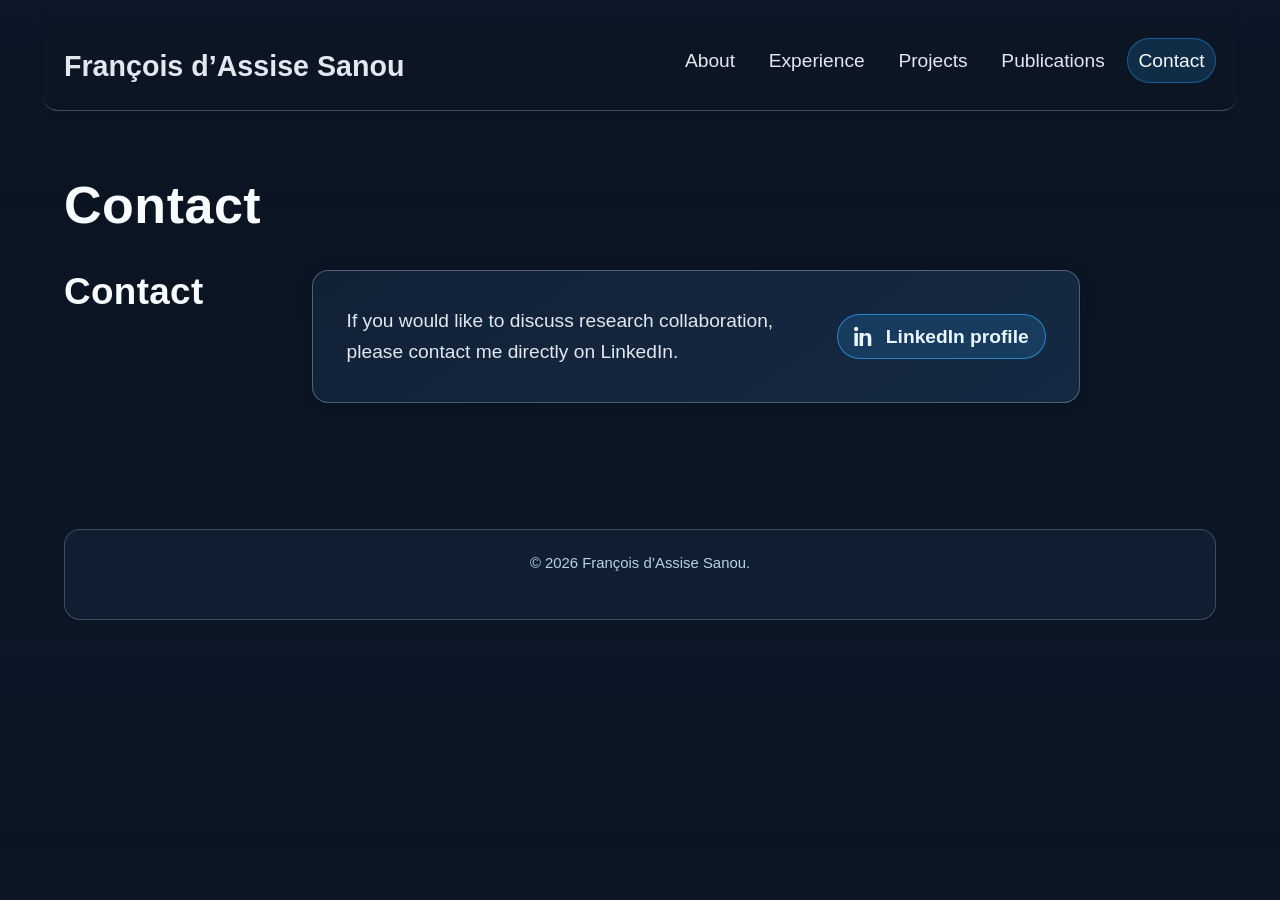
==== contact.html @ 355d8347 "Improve navigation accessibility metadata and editing guidance" ====
<!DOCTYPE html>
<html lang="en">
<head>
    <meta charset="UTF-8">
    <meta name="viewport" content="width=device-width, initial-scale=1.0">
    <title>François d’Assise Sanou | Contact</title>
    <meta name="description" content="Contact François d’Assise Sanou for research collaboration in wireless networks, LoRa, and LoRaWAN.">
    <meta property="og:title" content="François d’Assise Sanou | Contact">
    <meta property="og:description" content="Contact details for academic and scientific collaboration.">
    <meta property="og:type" content="website">
    <meta property="og:locale" content="en_US">
    <link rel="stylesheet" href="style.css">
</head>
<body>
    <header class="c-header">
        <div class="c-header__name">François d’Assise Sanou</div>
        <button class="c-header__menu-toggle" type="button" aria-expanded="false" aria-controls="primary-navigation" aria-label="Open main menu">☰</button>
        <nav id="primary-navigation" class="c-nav" aria-label="Primary navigation">
            <ul class="c-nav__list">
                <li class="c-nav__item"><a href="index.html#about" class="c-nav__link">About</a></li>
                <li class="c-nav__item"><a href="experience.html" class="c-nav__link">Experience</a></li>
                <li class="c-nav__item"><a href="projects.html" class="c-nav__link">Projects</a></li>
                <li class="c-nav__item"><a href="publications.html" class="c-nav__link">Publications</a></li>
                <li class="c-nav__item"><a href="contact.html" class="c-nav__link" aria-current="page">Contact</a></li>
            </ul>
        </nav>
    </header>
    <main class="l-page-main">
        <h1 class="page-title">Contact</h1>
        <section class="l-section">
            <h2 class="l-section__title">Contact</h2>
            <div class="l-section__content">
                <article class="contact-card">
                    <p class="contact-card__intro">If you would like to discuss research collaboration, please contact me directly on LinkedIn.</p>
                    <a class="contact-link" href="https://www.linkedin.com/in/fran%C3%A7ois-d-assise-sanou-a57066200/" target="_blank" rel="noopener noreferrer" aria-label="Open François d’Assise Sanou LinkedIn profile">
                        <span class="contact-link__icon" aria-hidden="true">
                            <svg viewBox="0 0 24 24" focusable="false">
                                <path d="M4.98 3.5C4.98 4.88 3.86 6 2.49 6S0 4.88 0 3.5 1.11 1 2.49 1 4.98 2.12 4.98 3.5ZM.5 8h4V23h-4V8Zm7 0h3.83v2.05h.05c.53-1 1.84-2.05 3.79-2.05 4.05 0 4.8 2.67 4.8 6.13V23h-4v-7.75c0-1.85-.03-4.22-2.57-4.22-2.57 0-2.96 2.01-2.96 4.09V23h-4V8Z" />
                            </svg>
                        </span>
                        <span class="contact-link__label">LinkedIn profile</span>
                    </a>
                </article>
            </div>
        </section>
    </main>
    <footer class="c-footer">
        <p>© 2026 François d’Assise Sanou.</p>
    </footer>
    <script src="script.js"></script>
</body>
</html>
---- style.css ----
/* =========================================================
   1) TOKENS DE DESIGN
   ========================================================= */
:root {
    --bg: #0c1624;
    --surface: #122338;
    --surface-2: #162b44;
    --text: #e2e8f0;
    --muted: #bfd0e2;
    --accent: #2ca6ff;

    --radius-sm: 0.45rem;
    --radius-md: 0.75rem;
    --radius-lg: 1rem;
    --radius-pill: 999px;

    --shadow-sm: 0 2px 12px rgba(2, 12, 24, 0.25);
    --shadow-md: 0 8px 24px rgba(2, 12, 24, 0.35);

    --space-2xs: clamp(0.25rem, 0.2rem + 0.2vw, 0.4rem);
    --space-xs: clamp(0.5rem, 0.4rem + 0.35vw, 0.75rem);
    --space-sm: clamp(0.75rem, 0.65rem + 0.55vw, 1rem);
    --space-md: clamp(1rem, 0.85rem + 0.8vw, 1.4rem);
    --space-lg: clamp(1.5rem, 1.2rem + 1.3vw, 2.1rem);
    --space-xl: clamp(2rem, 1.5rem + 2vw, 3rem);
    --space-2xl: clamp(2.5rem, 1.7rem + 2.8vw, 4rem);

    --fs-xs: clamp(0.82rem, 0.77rem + 0.2vw, 0.94rem);
    --fs-sm: clamp(0.94rem, 0.88rem + 0.25vw, 1.08rem);
    --fs-md: clamp(1rem, 0.94rem + 0.38vw, 1.2rem);
    --fs-lg: clamp(1.22rem, 1.03rem + 0.95vw, 1.8rem);
    --fs-xl: clamp(1.48rem, 1.15rem + 1.5vw, 2.3rem);
    --fs-2xl: clamp(1.9rem, 1.25rem + 2.8vw, 3.25rem);

    --container-max: 72rem;
}

/* =========================================================
   2) BASE
   ========================================================= */
* {
    box-sizing: border-box;
}

html {
    scroll-behavior: smooth;
}

body {
    margin: 0;
    font-family: "Segoe UI", Tahoma, Geneva, Verdana, sans-serif;
    background: linear-gradient(180deg, #0c1727, #0b1522 30%, #0c1624 100%);
    color: var(--text);
    line-height: 1.65;
    font-size: var(--fs-md);
}

h1,
h2,
h3 {
    margin-top: 0;
    line-height: 1.2;
    letter-spacing: 0.01em;
}

h1 {
    font-size: var(--fs-2xl);
}

h2 {
    font-size: var(--fs-xl);
}

h3 {
    font-size: var(--fs-lg);
    margin-bottom: var(--space-xs);
}

h4 {
    margin-top: 0;
    font-size: var(--fs-md);
    line-height: 1.35;
}

p,
ul,
ol {
    margin-top: 0;
    margin-bottom: var(--space-md);
}

ul,
ol {
    padding-left: 1.2rem;
}

li {
    margin-bottom: var(--space-xs);
}

a {
    color: var(--accent);
    text-decoration: none;
}

a:hover {
    text-decoration: underline;
}

/* =========================================================
   3) LAYOUT GLOBAL
   ========================================================= */
.l-page-main {
    width: min(100% - 2 * var(--space-lg), var(--container-max));
    margin-inline: auto;
    padding-block: var(--space-2xl);
}

.l-section {
    display: grid;
    grid-template-columns: minmax(9rem, 12.5rem) minmax(0, 1fr);
    column-gap: var(--space-xl);
    align-items: start;
    margin-bottom: var(--space-2xl);
}

.l-section__title {
    position: sticky;
    top: var(--space-lg);
    color: #f8fbff;
}

.l-section__content {
    max-width: 72ch;
}

.l-section__content p,
.l-section__content li,
.l-section__content a,
.l-section__content h3,
.l-section__content label,
.l-section__content input,
.l-section__content textarea,
.l-section__content button {
    overflow-wrap: anywhere;
}

.l-section:target {
    scroll-margin-top: 7rem;
    outline: 2px solid color-mix(in srgb, var(--accent), transparent 35%);
    outline-offset: 0.4rem;
    border-radius: var(--radius-md);
}

/* =========================================================
   4) COMPOSANTS
   ========================================================= */
/* 4.1 Navbar */
.c-header {
    position: sticky;
    top: 0;
    z-index: 10;
    backdrop-filter: blur(8px);
    background: color-mix(in srgb, var(--bg), #091322 25%);
    color: var(--text);
    border-bottom: 1px solid color-mix(in srgb, var(--muted), transparent 70%);
    box-shadow: var(--shadow-sm);

    width: min(100% - 2 * var(--space-md), var(--container-max) + 2 * var(--space-md));
    margin: var(--space-md) auto 0;
    padding: var(--space-sm) var(--space-md);
    border-radius: var(--radius-lg);

    display: flex;
    flex-wrap: wrap;
    justify-content: space-between;
    align-items: center;
    gap: var(--space-sm);
}

.c-header__name {
    font-size: var(--fs-lg);
    font-weight: 650;
}

.page-title {
    margin: 0 0 var(--space-lg);
    font-size: var(--fs-2xl);
    color: #f8fbff;
}

.c-header__menu-toggle {
    display: inline-flex;
    align-items: center;
    justify-content: center;
    width: 2.5rem;
    height: 2.5rem;
    border: 1px solid color-mix(in srgb, var(--muted), transparent 40%);
    border-radius: var(--radius-sm);
    background: color-mix(in srgb, var(--surface), transparent 15%);
    color: var(--text);
    cursor: pointer;
}

.c-header__menu-toggle:hover {
    border-color: var(--accent);
    color: var(--accent);
}

.c-header__menu-toggle:focus-visible,
.c-nav__link:focus-visible,
.contact-link:focus-visible {
    outline: 2px solid var(--accent);
    outline-offset: 2px;
}

.c-nav {
    width: 100%;
}

.c-nav__list {
    list-style: none;
    margin: 0;
    padding: 0;
    display: none;
    flex-direction: column;
    gap: var(--space-xs);
    max-height: 0;
    overflow: hidden;
    opacity: 0;
    transition: max-height 0.25s ease, opacity 0.2s ease;
}

.c-nav.c-nav--open .c-nav__list {
    display: flex;
    max-height: 24rem;
    opacity: 1;
}

.c-nav__link {
    color: var(--text);
    font-weight: 500;
    display: inline-block;
    padding: 0.35rem 0.65rem;
    border-radius: var(--radius-pill);
    border: 1px solid transparent;
    transition: background-color 0.2s ease, color 0.2s ease, border-color 0.2s ease;
}

.c-nav__link:hover {
    color: var(--accent);
    background: color-mix(in srgb, var(--accent), transparent 88%);
    text-decoration: none;
}

.c-nav__link.active {
    color: #f6fbff;
    background: color-mix(in srgb, var(--accent), transparent 84%);
    border-color: color-mix(in srgb, var(--accent), transparent 60%);
}

.c-nav__link.active:focus-visible {
    outline-color: #8ed0ff;
}

/* 4.2 Hero */
.c-hero {
    width: min(100% - 2 * var(--space-lg), var(--container-max));
    margin: var(--space-lg) auto 0;
    display: flex;
    flex-wrap: wrap;
    align-items: center;
    gap: var(--space-lg);
    padding: var(--space-xl);
    background: linear-gradient(135deg, #123051 0%, #10263f 55%, #0d1f35 100%);
    border: 1px solid color-mix(in srgb, var(--muted), transparent 70%);
    border-radius: var(--radius-lg);
    box-shadow: var(--shadow-md);
}

.c-hero__text {
    flex: 1 1 26rem;
}

.c-hero__title {
    margin-bottom: var(--space-xs);
}

.c-hero__subtitle {
    font-size: var(--fs-lg);
    font-weight: 500;
    margin-bottom: var(--space-md);
    color: var(--muted);
}

.c-hero__media {
    flex: 1 1 14rem;
    text-align: center;
}

.c-hero__image {
    border-radius: 50%;
    width: min(220px, 55vw);
    height: auto;
    aspect-ratio: 1072 / 1280;
    border: 4px solid color-mix(in srgb, var(--accent), #fff 10%);
    box-shadow: var(--shadow-md);
}

/* 4.2 bis About profile and summary */
.l-section--about .l-section__content {
    max-width: none;
}

.about-layout {
    display: grid;
    grid-template-columns: minmax(15rem, 20rem) minmax(0, 1fr);
    gap: var(--space-lg);
    margin-bottom: var(--space-lg);
}

.profile-card,
.research-summary,
.about-subsection {
    padding: var(--space-lg);
    border-radius: var(--radius-lg);
    border: 1px solid color-mix(in srgb, var(--muted), transparent 68%);
    background: linear-gradient(160deg, color-mix(in srgb, var(--surface), transparent 5%), color-mix(in srgb, var(--surface-2), transparent 8%));
    box-shadow: var(--shadow-sm);
}

.profile-card {
    display: flex;
    flex-direction: column;
    align-items: center;
    text-align: center;
    gap: var(--space-xs);
}

.profile-card__image {
    width: min(180px, 100%);
    height: auto;
    border-radius: 50%;
    aspect-ratio: 1072 / 1280;
    border: 4px solid color-mix(in srgb, var(--accent), #fff 10%);
}

.profile-card__name {
    font-size: var(--fs-xl);
    margin: var(--space-xs) 0 0;
}

.profile-card__role,
.profile-card__affiliation {
    margin: 0;
    color: var(--muted);
}

.profile-card__links {
    display: flex;
    flex-wrap: wrap;
    justify-content: center;
    gap: var(--space-xs);
    margin-top: var(--space-sm);
}

.profile-card__links a {
    display: inline-flex;
    align-items: center;
    padding: 0.38rem 0.75rem;
    border-radius: var(--radius-pill);
    border: 1px solid color-mix(in srgb, var(--accent), transparent 35%);
    background: color-mix(in srgb, var(--accent), transparent 86%);
    color: #dff1ff;
    font-size: var(--fs-sm);
    font-weight: 600;
}

.research-summary h3 {
    margin-bottom: var(--space-sm);
}

.research-summary p:last-child {
    margin-bottom: 0;
}

.about-subsections {
    display: grid;
    grid-template-columns: repeat(2, minmax(0, 1fr));
    gap: var(--space-lg);
}

.about-subsection ul {
    margin-bottom: 0;
}

/* 4.3 Cartes Experience / Projects / Publications */
#experience .l-section__content > ul,
#projects .l-section__content > ul,
#publications .l-section__content > ul,
#publications .l-section__content > ol {
    list-style: none;
    padding-left: 0;
    display: grid;
    gap: var(--space-sm);
}

#experience .l-section__content li,
#projects .l-section__content li,
#publications .l-section__content li {
    margin: 0;
    padding: var(--space-md);
    background: linear-gradient(160deg, color-mix(in srgb, var(--surface), transparent 5%), color-mix(in srgb, var(--surface-2), transparent 10%));
    border: 1px solid color-mix(in srgb, var(--muted), transparent 68%);
    border-radius: var(--radius-md);
    box-shadow: var(--shadow-sm);
}

#projects .l-section__content li a,
#publications .l-section__content li a {
    display: inline-flex;
    align-items: center;
    gap: 0.3rem;
    margin-top: var(--space-xs);
    padding: 0.35rem 0.7rem;
    border-radius: var(--radius-pill);
    border: 1px solid color-mix(in srgb, var(--accent), transparent 35%);
    background: color-mix(in srgb, var(--accent), transparent 86%);
    color: #dff1ff;
    font-size: var(--fs-sm);
    font-weight: 600;
    text-decoration: none;
}

#projects .l-section__content li a:hover,
#publications .l-section__content li a:hover {
    background: color-mix(in srgb, var(--accent), transparent 78%);
    transform: translateY(-1px);
}




/* 4.3 ter Project cards */
.project-list {
    display: grid;
    gap: var(--space-lg);
}

.project-card {
    display: flex;
    flex-direction: column;
    gap: var(--space-md);
    padding: var(--space-md);
    border-radius: var(--radius-lg);
    border: 1px solid color-mix(in srgb, var(--muted), transparent 68%);
    background: linear-gradient(160deg, color-mix(in srgb, var(--surface), transparent 5%), color-mix(in srgb, var(--surface-2), transparent 10%));
    box-shadow: var(--shadow-sm);
}

.project-card__image {
    width: 100%;
    height: auto;
    border-radius: var(--radius-md);
    border: 1px solid color-mix(in srgb, var(--muted), transparent 65%);
    aspect-ratio: 16 / 10;
    object-fit: cover;
    background: color-mix(in srgb, var(--surface), #091220 25%);
}

.project-card__body {
    display: grid;
    gap: var(--space-sm);
}

.project-card__title,
.project-card__summary {
    margin: 0;
}

.project-card__actions {
    display: flex;
    flex-wrap: wrap;
    gap: var(--space-xs);
}

.project-cta {
    display: inline-flex;
    align-items: center;
    justify-content: center;
    min-width: 5.5rem;
    padding: 0.4rem 0.78rem;
    border-radius: var(--radius-pill);
    border: 1px solid color-mix(in srgb, var(--accent), transparent 35%);
    background: color-mix(in srgb, var(--accent), transparent 86%);
    color: #dff1ff;
    font-size: var(--fs-sm);
    font-weight: 600;
    text-decoration: none;
}

.project-cta:hover {
    background: color-mix(in srgb, var(--accent), transparent 78%);
    transform: translateY(-1px);
    text-decoration: none;
}

/* 4.3 bis Timeline Experience */
.timeline {
    position: relative;
    display: grid;
    gap: var(--space-lg);
    padding-left: clamp(2rem, 1.5rem + 1vw, 2.6rem);
    margin-top: var(--space-md);
}

.timeline::before {
    content: "";
    position: absolute;
    left: 0.58rem;
    top: 0.2rem;
    bottom: 0.2rem;
    width: 2px;
    background: linear-gradient(180deg, #9ed6ff 0%, #2ca6ff 45%, #7fd0ff 100%);
    box-shadow: 0 0 0 1px color-mix(in srgb, var(--accent), transparent 70%);
}

.timeline-item {
    position: relative;
}

.timeline-marker {
    position: absolute;
    left: calc(-1 * clamp(2rem, 1.5rem + 1vw, 2.6rem) + 0.13rem);
    top: 1rem;
    width: 0.95rem;
    height: 0.95rem;
    border-radius: 50%;
    border: 2px solid #dff3ff;
    background: var(--accent);
    box-shadow: 0 0 0 4px color-mix(in srgb, var(--accent), transparent 80%);
}

.timeline-card {
    max-width: 60ch;
    padding: var(--space-md);
    border-radius: var(--radius-md);
    border: 1px solid color-mix(in srgb, #c3dfff, transparent 40%);
    background: linear-gradient(165deg, #173150 0%, #122a45 58%, #0f2239 100%);
    box-shadow: var(--shadow-sm);
}

.timeline-card h3 {
    margin-bottom: var(--space-xs);
    color: #f3f9ff;
}

.timeline-card__meta {
    margin-bottom: var(--space-sm);
    color: #d4e4f3;
    font-size: var(--fs-sm);
}

.timeline-card__list {
    margin: 0;
    padding-left: 1.1rem;
}

.timeline-card__list li {
    margin-bottom: var(--space-2xs);
    color: #e5eef8;
}

.timeline-card__list li:last-child {
    margin-bottom: 0;
}

/* 4.4 Contact */
.contact-card {
    display: flex;
    align-items: center;
    justify-content: space-between;
    gap: var(--space-lg);
    padding: var(--space-lg);
    border: 1px solid color-mix(in srgb, var(--muted), transparent 65%);
    border-radius: var(--radius-lg);
    background: linear-gradient(145deg, color-mix(in srgb, var(--surface), transparent 6%), color-mix(in srgb, var(--surface-2), transparent 6%));
    box-shadow: var(--shadow-sm);
}

.contact-card__intro {
    margin: 0;
}

.contact-link {
    display: inline-flex;
    align-items: center;
    gap: var(--space-xs);
    padding: 0.7rem 1rem;
    border-radius: var(--radius-pill);
    border: 1px solid color-mix(in srgb, var(--accent), transparent 30%);
    background: color-mix(in srgb, var(--accent), transparent 84%);
    color: #eaf6ff;
    font-weight: 600;
    line-height: 1;
    transition: transform 0.2s ease, background-color 0.2s ease;
}

.contact-link:hover {
    text-decoration: none;
    background: color-mix(in srgb, var(--accent), transparent 75%);
    transform: translateY(-1px);
}

.contact-link__icon {
    width: 1.3rem;
    height: 1.3rem;
    display: inline-flex;
}

.contact-link__icon svg {
    width: 100%;
    height: 100%;
    fill: currentColor;
}

.contact-link__label {
    white-space: nowrap;
}

/* 4.6 Footer */
.c-footer {
    width: min(100% - 2 * var(--space-md), var(--container-max));
    margin: 0 auto var(--space-md);
    padding: var(--space-md);
    border-radius: var(--radius-lg);
    border: 1px solid color-mix(in srgb, var(--muted), transparent 74%);
    background: color-mix(in srgb, var(--surface), #091220 30%);
    color: var(--muted);
    text-align: center;
    font-size: var(--fs-xs);
    line-height: 1.5;
}

/* =========================================================
   5) MEDIA QUERIES
   ========================================================= */
@media (min-width: 48.0625rem) {
    .project-card {
        flex-direction: row;
        align-items: stretch;
    }

    .project-card__image {
        width: min(40%, 22rem);
        flex: 0 0 min(40%, 22rem);
    }

    .project-card__body {
        flex: 1;
        align-content: start;
    }


    .c-header__menu-toggle {
        display: none;
    }

    .c-nav {
        width: auto;
    }

    .c-nav__list,
    .c-nav.c-nav--open .c-nav__list {
        display: flex;
        flex-direction: row;
        flex-wrap: wrap;
        gap: var(--space-xs);
        max-height: none;
        opacity: 1;
        overflow: visible;
    }
}

@media (max-width: 48rem) {
    .c-header {
        width: calc(100% - 2 * var(--space-sm));
        margin-top: var(--space-sm);
    }

    .c-hero {
        text-align: center;
        padding: var(--space-lg);
    }

    .l-page-main {
        width: calc(100% - 2 * var(--space-md));
        padding-block: var(--space-xl);
    }

    .l-section {
        grid-template-columns: 1fr;
        row-gap: var(--space-xs);
        margin-bottom: var(--space-xl);
    }

    .about-layout,
    .about-subsections {
        grid-template-columns: 1fr;
        gap: var(--space-md);
    }

    .l-section__title {
        position: static;
        margin-bottom: var(--space-xs);
    }

    .timeline {
        padding-left: 1.7rem;
        gap: var(--space-md);
    }

    .timeline::before {
        left: 0.5rem;
    }

    .timeline-marker {
        left: -1.25rem;
        top: 0.95rem;
    }

    .timeline-card {
        max-width: 100%;
        padding: var(--space-sm) var(--space-md);
    }

    .timeline-card__meta {
        line-height: 1.45;
    }

    .contact-card {
        flex-direction: column;
        align-items: flex-start;
        padding: var(--space-md);
    }

    .contact-link {
        width: 100%;
        justify-content: center;
    }
}


@media (max-width: 64rem) {
    .l-page-main {
        width: calc(100% - 2 * var(--space-md));
    }

    .c-header {
        width: calc(100% - 2 * var(--space-md));
    }

    .timeline-card {
        max-width: 100%;
    }

    .contact-card {
        gap: var(--space-md);
    }
}

@media (max-width: 30rem) {
    .c-header {
        padding: var(--space-xs) var(--space-sm);
    }

    .c-header__name {
        width: 100%;
    }

    .timeline {
        padding-left: 1.5rem;
    }

    .timeline::before {
        left: 0.44rem;
    }

    .timeline-marker {
        left: -1.12rem;
        width: 0.84rem;
        height: 0.84rem;
    }

    .project-card,
    .pub-item,
    #experience .l-section__content li,
    #projects .l-section__content li,
    #publications .l-section__content li,
    .contact-card {
        padding: var(--space-sm);
    }

    .contact-link {
        padding: 0.64rem 0.86rem;
    }
}

@media (prefers-reduced-motion: reduce) {
    html {
        scroll-behavior: auto;
    }

    *,
    *::before,
    *::after {
        animation-duration: 0.01ms !important;
        animation-iteration-count: 1 !important;
        transition-duration: 0.01ms !important;
        scroll-behavior: auto !important;
    }

    .project-cta:hover,
    .contact-link:hover,
    #projects .l-section__content li a:hover,
    #publications .l-section__content li a:hover,
    .pub-links a:hover,
    .pub-profile-link a:hover {
        transform: none;
    }
}

/* 4.3 quater Publications list details */
.pub-profile-link {
    margin-bottom: var(--space-lg);
}

.pub-profile-link a {
    display: inline-flex;
    align-items: center;
    padding: 0.38rem 0.78rem;
    border-radius: var(--radius-pill);
    border: 1px solid color-mix(in srgb, var(--accent), transparent 35%);
    background: color-mix(in srgb, var(--accent), transparent 86%);
    color: #dff1ff;
    font-weight: 600;
    text-decoration: none;
}

.pub-list {
    list-style: none;
    padding-left: 0;
    margin: 0;
    display: grid;
    gap: var(--space-md);
}

.pub-item {
    margin: 0;
    padding: var(--space-md);
    background: linear-gradient(160deg, color-mix(in srgb, var(--surface), transparent 5%), color-mix(in srgb, var(--surface-2), transparent 10%));
    border: 1px solid color-mix(in srgb, var(--muted), transparent 68%);
    border-radius: var(--radius-md);
    box-shadow: var(--shadow-sm);
}

.pub-item p {
    margin-bottom: var(--space-2xs);
}

.pub-authors,
.pub-doi,
.pub-venue {
    color: #d7e4f1;
    font-size: var(--fs-sm);
}

.pub-main {
    color: #f6fbff;
}

.pub-year {
    font-weight: 650;
}

.pub-title {
    font-weight: 650;
}

.pub-author-highlight {
    color: #f6fbff;
    font-weight: 700;
}

.pub-links {
    margin-top: var(--space-sm);
    display: flex;
    flex-wrap: wrap;
    gap: var(--space-xs);
}

.pub-links a {
    display: inline-flex;
    align-items: center;
    justify-content: center;
    min-width: 4.2rem;
    padding: 0.35rem 0.68rem;
    border-radius: var(--radius-pill);
    border: 1px solid color-mix(in srgb, var(--accent), transparent 35%);
    background: color-mix(in srgb, var(--accent), transparent 86%);
    color: #dff1ff;
    font-size: var(--fs-sm);
    font-weight: 600;
    text-decoration: none;
}

.pub-links a:hover,
.pub-profile-link a:hover {
    background: color-mix(in srgb, var(--accent), transparent 78%);
    transform: translateY(-1px);
    text-decoration: none;
}
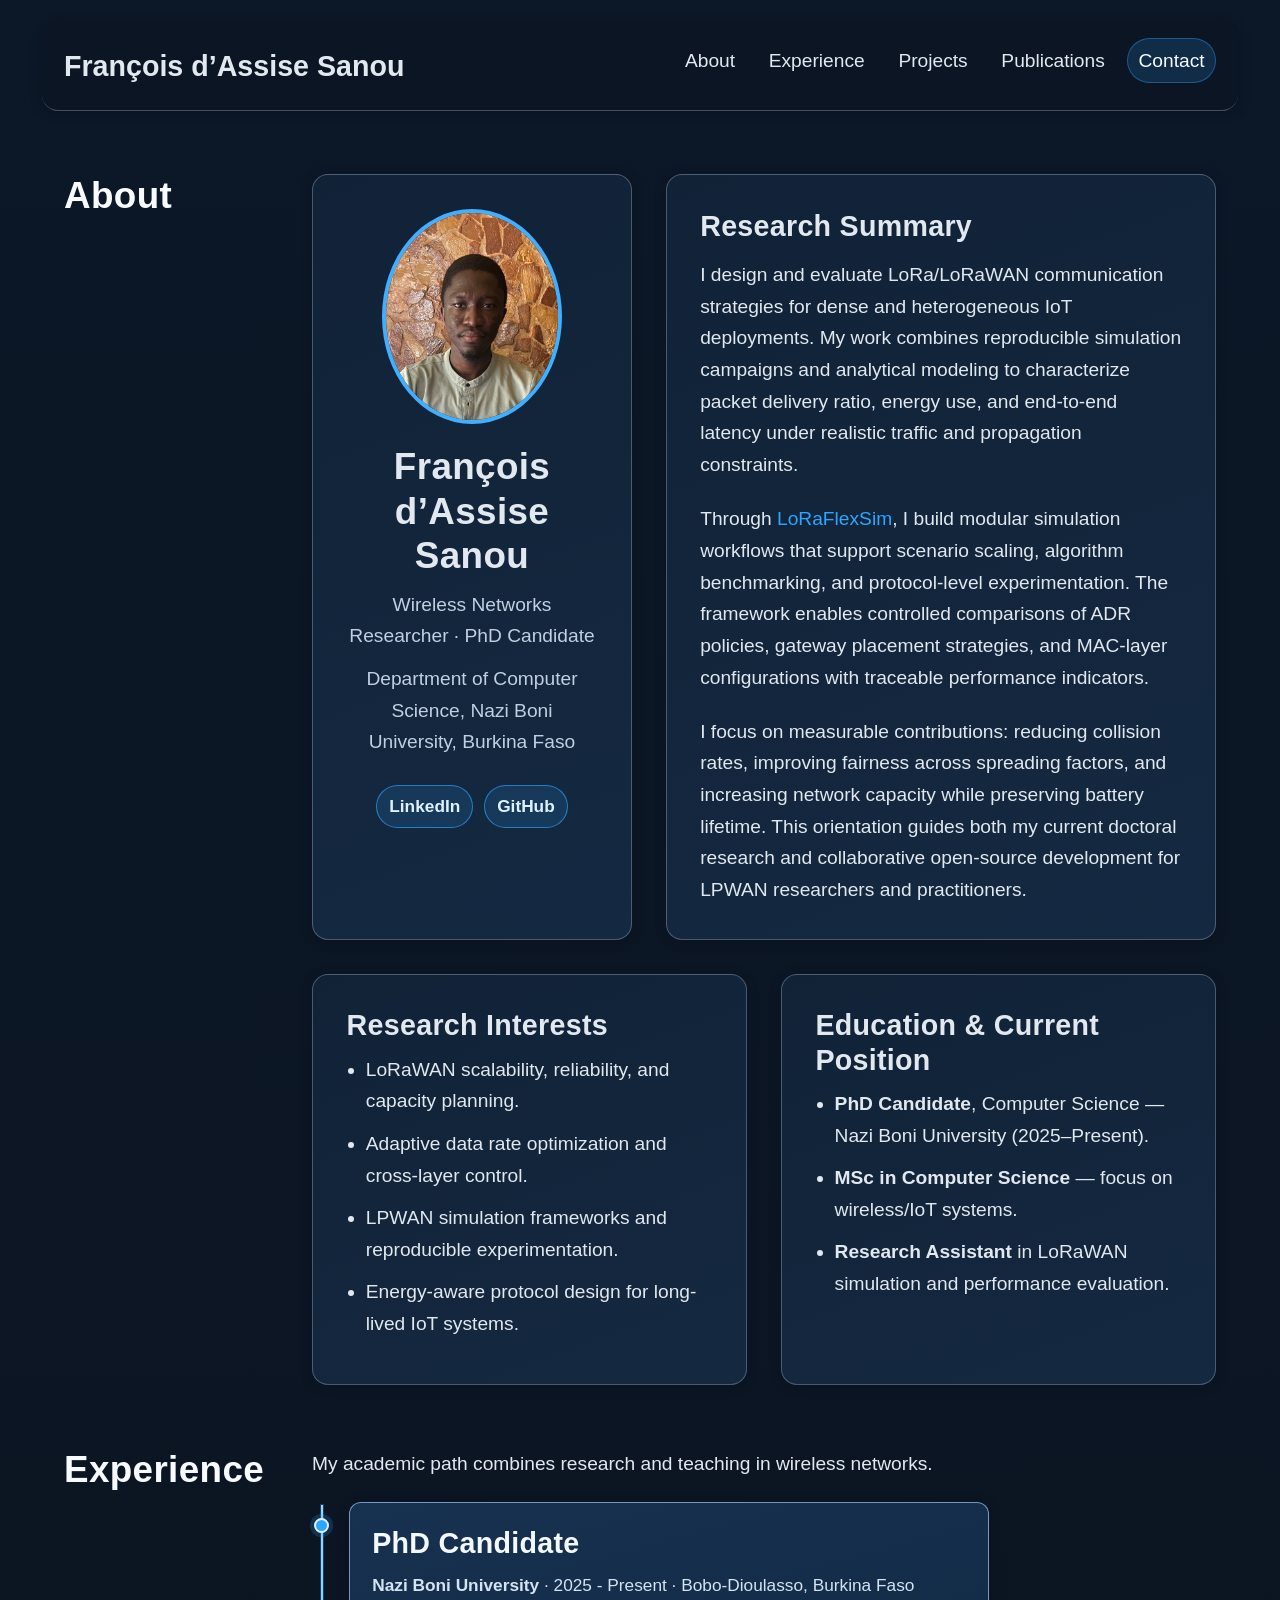
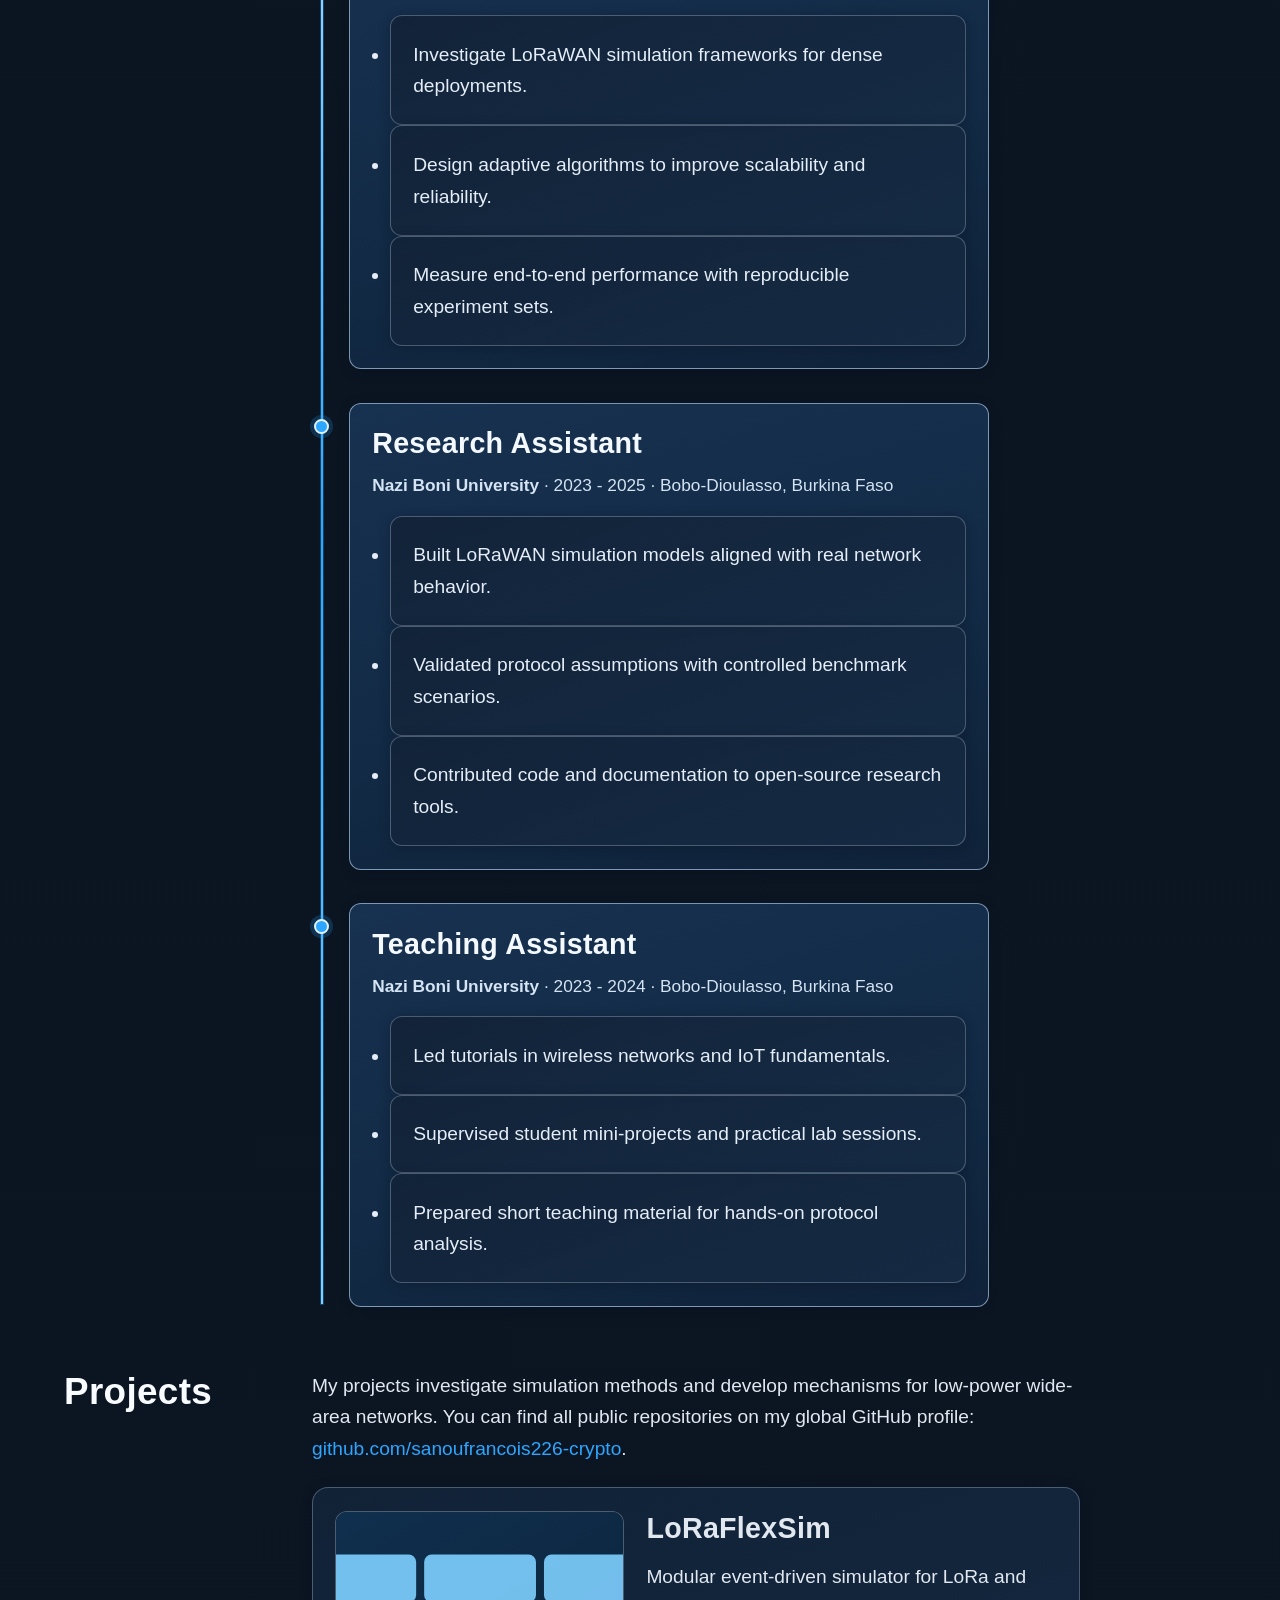
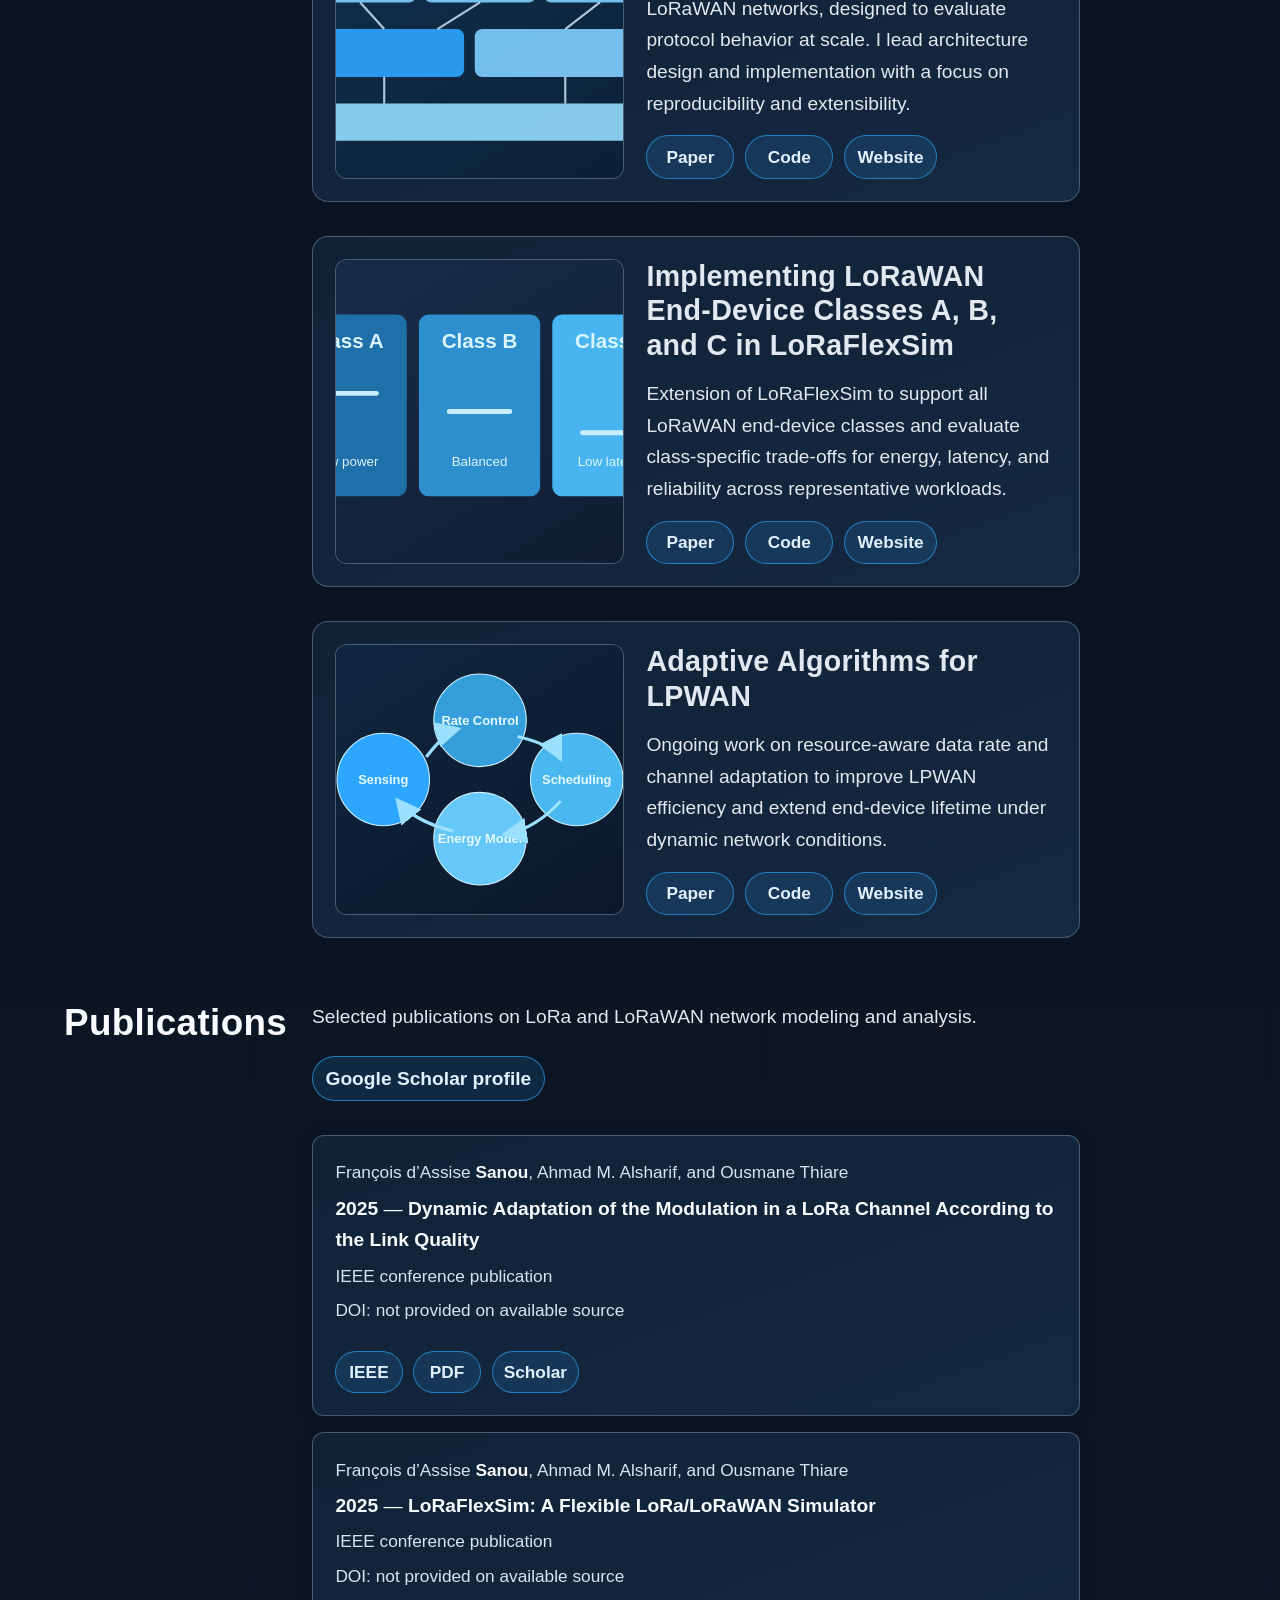
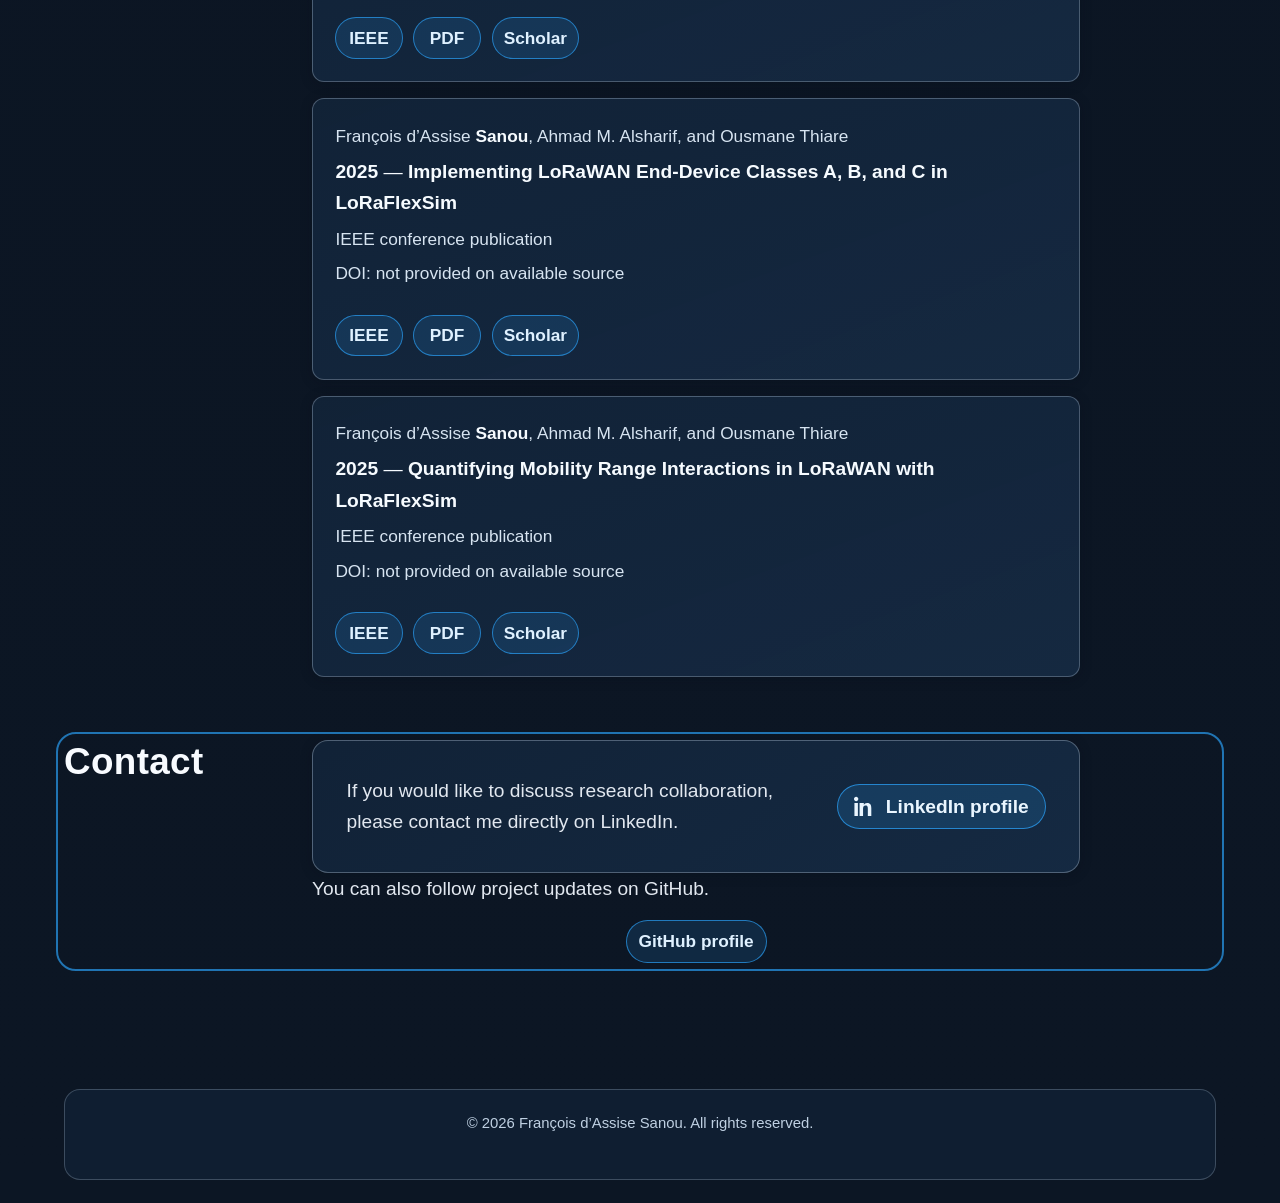
==== commit ade49ddb: "Refondre le site en mode mono-page avec redirections" ====
--- a/contact.html
+++ b/contact.html
@@ -3,50 +3,14 @@
 <head>
     <meta charset="UTF-8">
     <meta name="viewport" content="width=device-width, initial-scale=1.0">
-    <title>François d’Assise Sanou | Contact</title>
-    <meta name="description" content="Contact François d’Assise Sanou for research collaboration in wireless networks, LoRa, and LoRaWAN.">
-    <meta property="og:title" content="François d’Assise Sanou | Contact">
-    <meta property="og:description" content="Contact details for academic and scientific collaboration.">
-    <meta property="og:type" content="website">
-    <meta property="og:locale" content="en_US">
-    <link rel="stylesheet" href="style.css">
+    <title>Redirecting to Contact section</title>
+    <meta http-equiv="refresh" content="0; url=index.html#contact">
+    <link rel="canonical" href="index.html#contact">
+    <script>
+        window.location.replace('index.html#contact');
+    </script>
 </head>
 <body>
-    <header class="c-header">
-        <div class="c-header__name">François d’Assise Sanou</div>
-        <button class="c-header__menu-toggle" type="button" aria-expanded="false" aria-controls="primary-navigation" aria-label="Open main menu">☰</button>
-        <nav id="primary-navigation" class="c-nav" aria-label="Primary navigation">
-            <ul class="c-nav__list">
-                <li class="c-nav__item"><a href="index.html#about" class="c-nav__link">About</a></li>
-                <li class="c-nav__item"><a href="experience.html" class="c-nav__link">Experience</a></li>
-                <li class="c-nav__item"><a href="projects.html" class="c-nav__link">Projects</a></li>
-                <li class="c-nav__item"><a href="publications.html" class="c-nav__link">Publications</a></li>
-                <li class="c-nav__item"><a href="contact.html" class="c-nav__link" aria-current="page">Contact</a></li>
-            </ul>
-        </nav>
-    </header>
-    <main class="l-page-main">
-        <h1 class="page-title">Contact</h1>
-        <section class="l-section">
-            <h2 class="l-section__title">Contact</h2>
-            <div class="l-section__content">
-                <article class="contact-card">
-                    <p class="contact-card__intro">If you would like to discuss research collaboration, please contact me directly on LinkedIn.</p>
-                    <a class="contact-link" href="https://www.linkedin.com/in/fran%C3%A7ois-d-assise-sanou-a57066200/" target="_blank" rel="noopener noreferrer" aria-label="Open François d’Assise Sanou LinkedIn profile">
-                        <span class="contact-link__icon" aria-hidden="true">
-                            <svg viewBox="0 0 24 24" focusable="false">
-                                <path d="M4.98 3.5C4.98 4.88 3.86 6 2.49 6S0 4.88 0 3.5 1.11 1 2.49 1 4.98 2.12 4.98 3.5ZM.5 8h4V23h-4V8Zm7 0h3.83v2.05h.05c.53-1 1.84-2.05 3.79-2.05 4.05 0 4.8 2.67 4.8 6.13V23h-4v-7.75c0-1.85-.03-4.22-2.57-4.22-2.57 0-2.96 2.01-2.96 4.09V23h-4V8Z" />
-                            </svg>
-                        </span>
-                        <span class="contact-link__label">LinkedIn profile</span>
-                    </a>
-                </article>
-            </div>
-        </section>
-    </main>
-    <footer class="c-footer">
-        <p>© 2026 François d’Assise Sanou.</p>
-    </footer>
-    <script src="script.js"></script>
+    <p>Redirecting to <a href="index.html#contact">Contact</a>…</p>
 </body>
 </html>
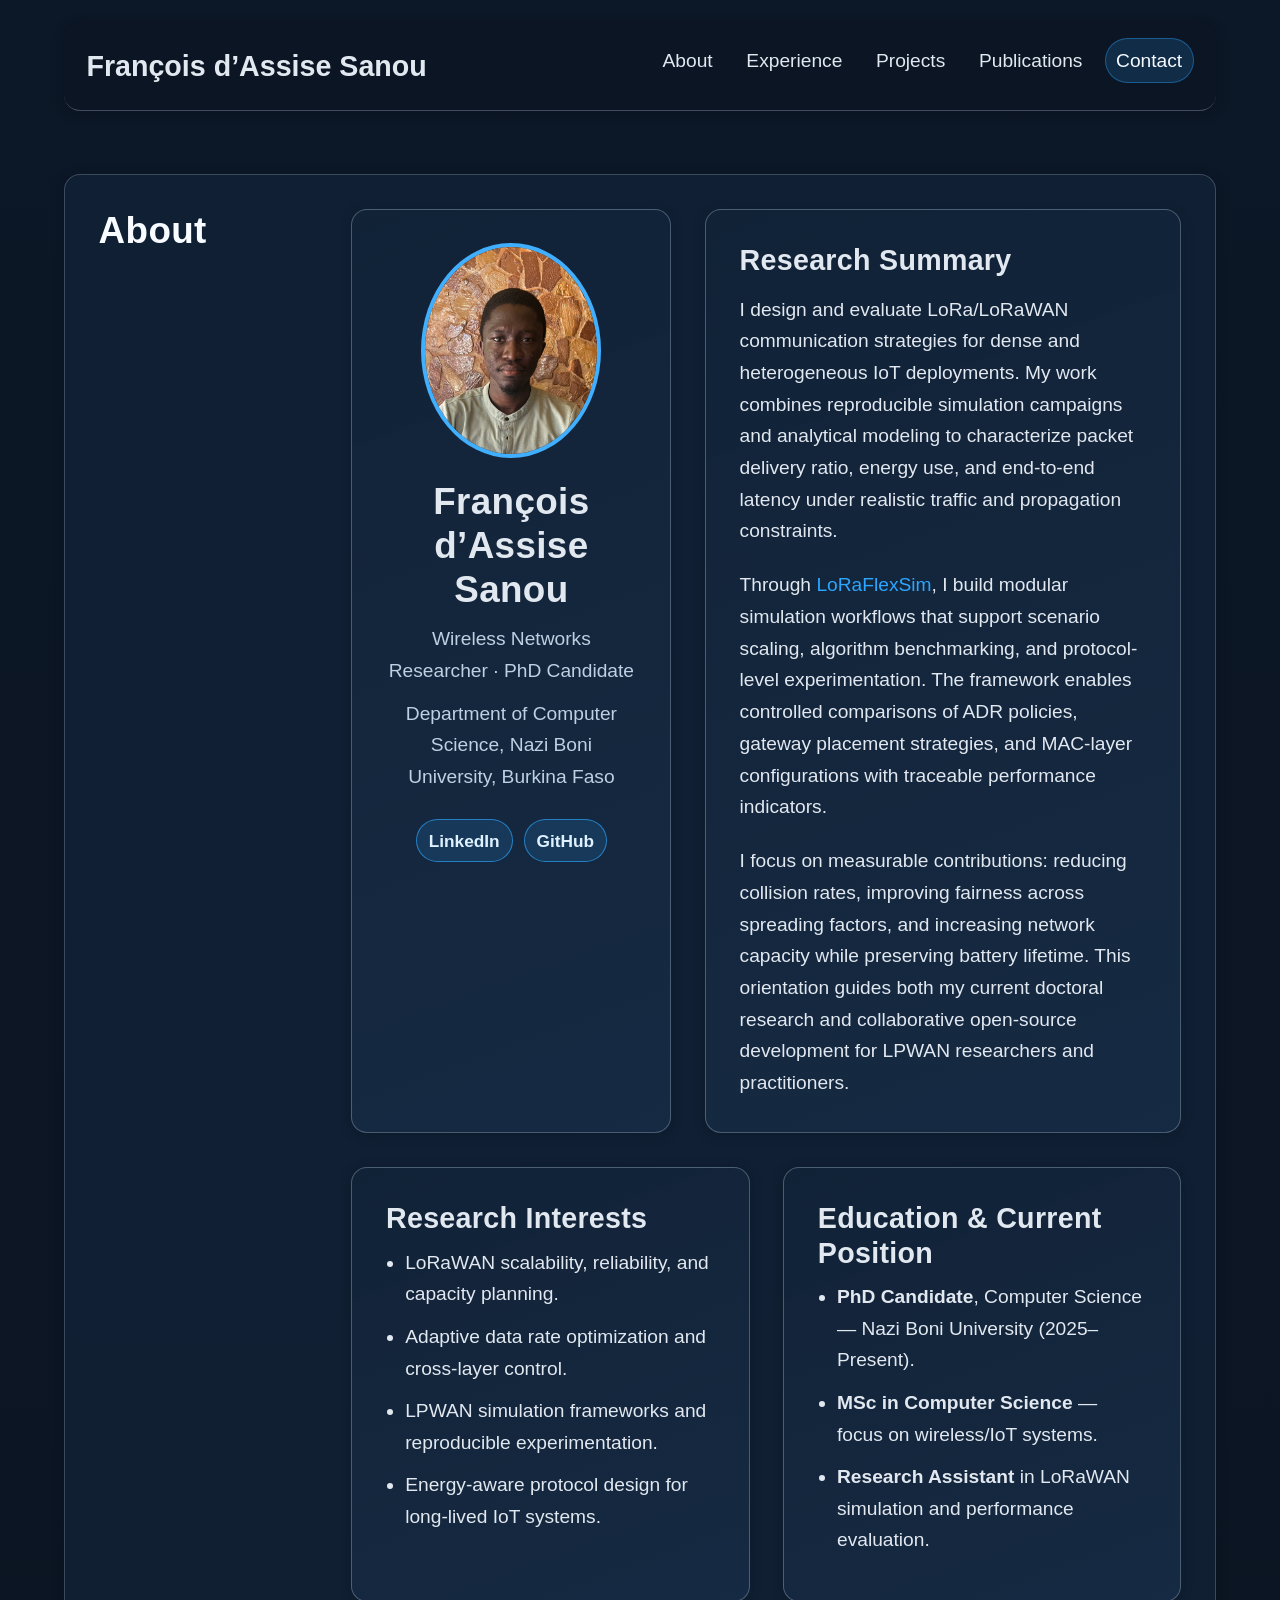
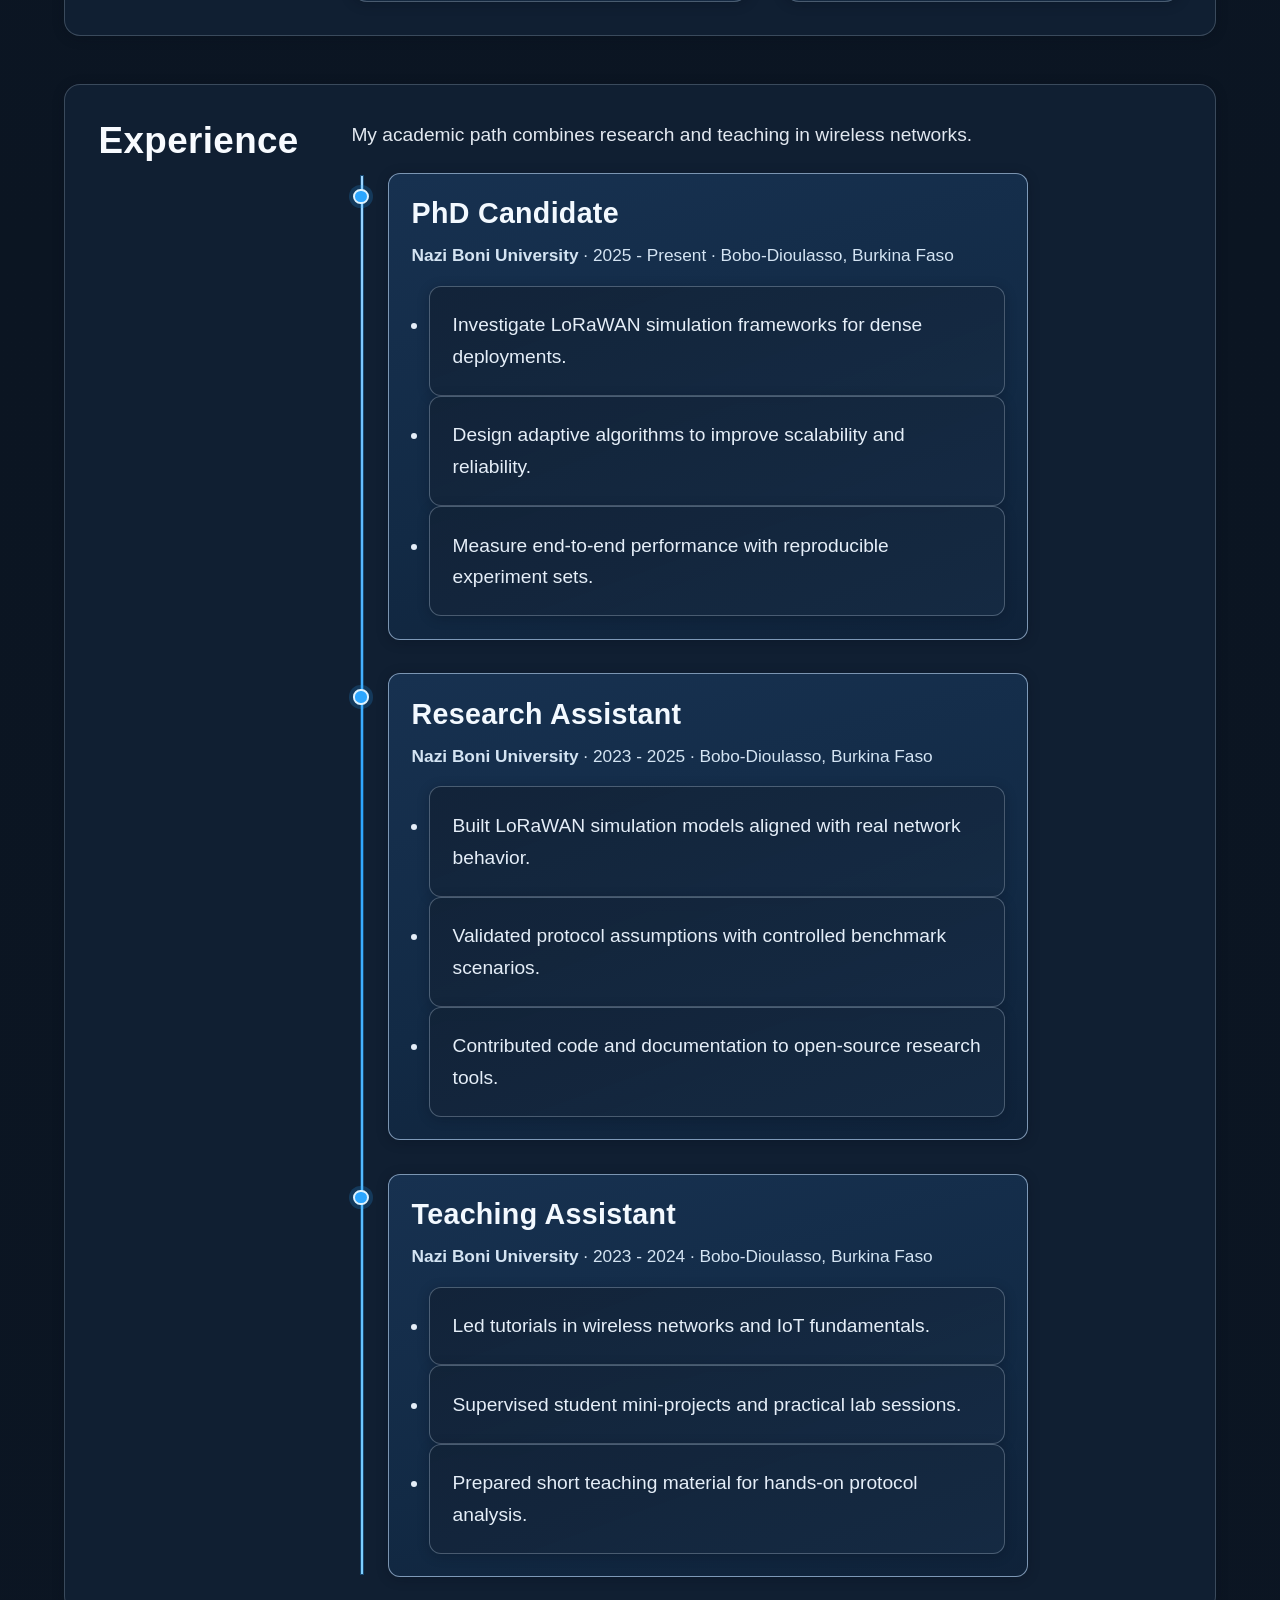
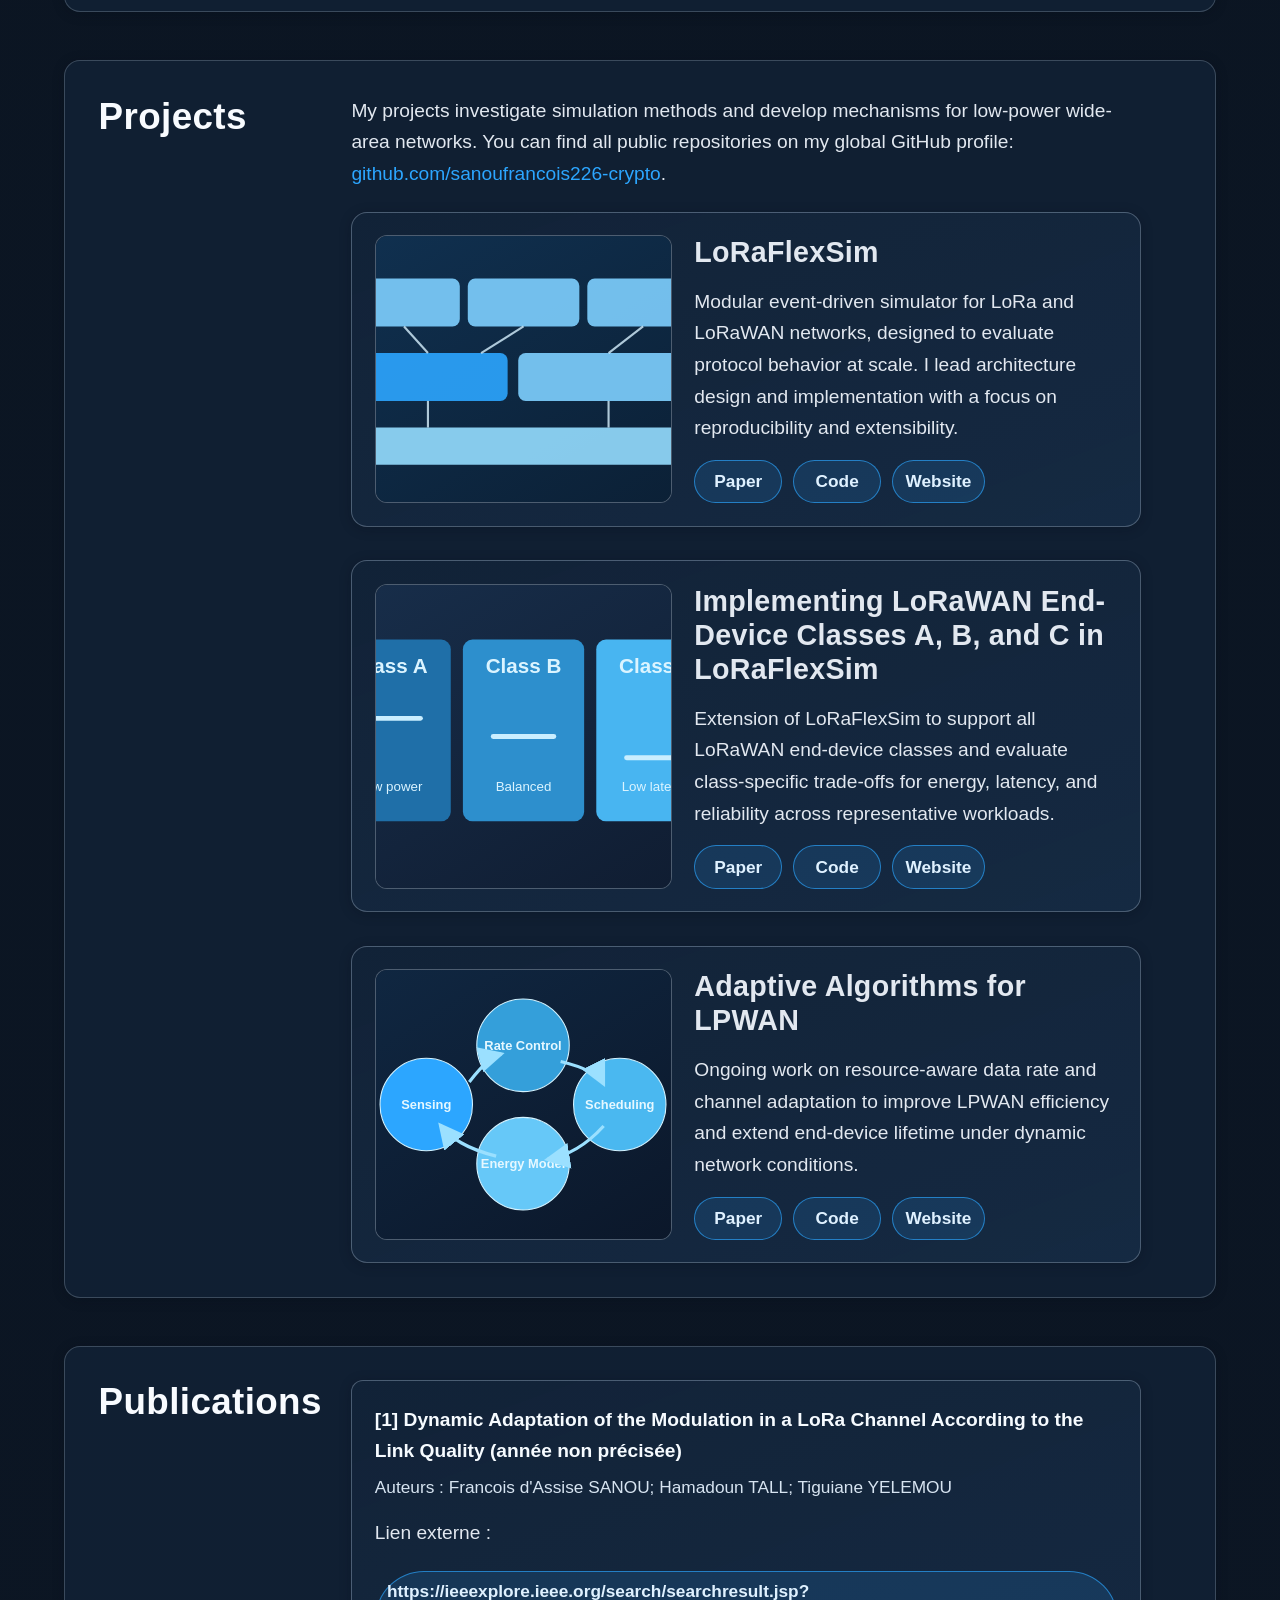
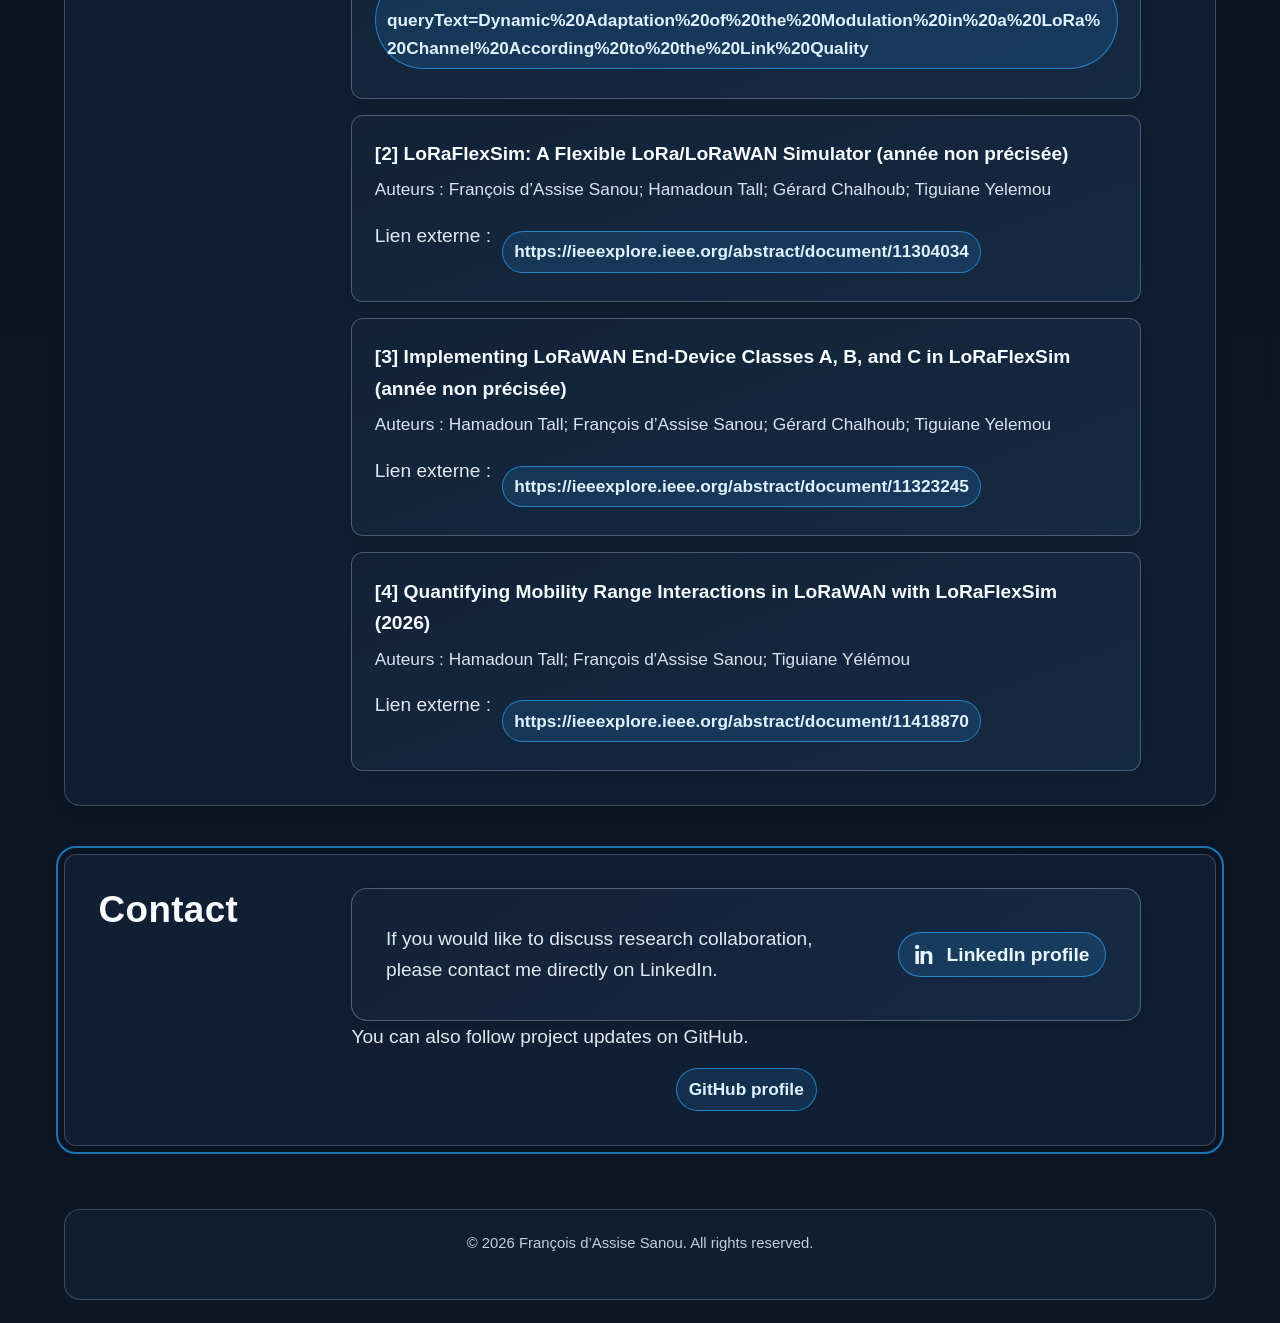
==== commit 4ba5738e: "Refactor site as single-page with simplified metadata" ====
--- a/contact.html
+++ b/contact.html
@@ -3,7 +3,9 @@
 <head>
     <meta charset="UTF-8">
     <meta name="viewport" content="width=device-width, initial-scale=1.0">
-    <title>Redirecting to Contact section</title>
+    <title>Redirecting to main page</title>
+    <meta name="description" content="Legacy URL redirecting to the one-page site.">
+    <meta name="robots" content="noindex,follow">
     <meta http-equiv="refresh" content="0; url=index.html#contact">
     <link rel="canonical" href="index.html#contact">
     <script>
@@ -11,6 +13,6 @@
     </script>
 </head>
 <body>
-    <p>Redirecting to <a href="index.html#contact">Contact</a>…</p>
+    <p>Redirecting to <a href="index.html#contact">Contact</a> on the main page…</p>
 </body>
 </html>
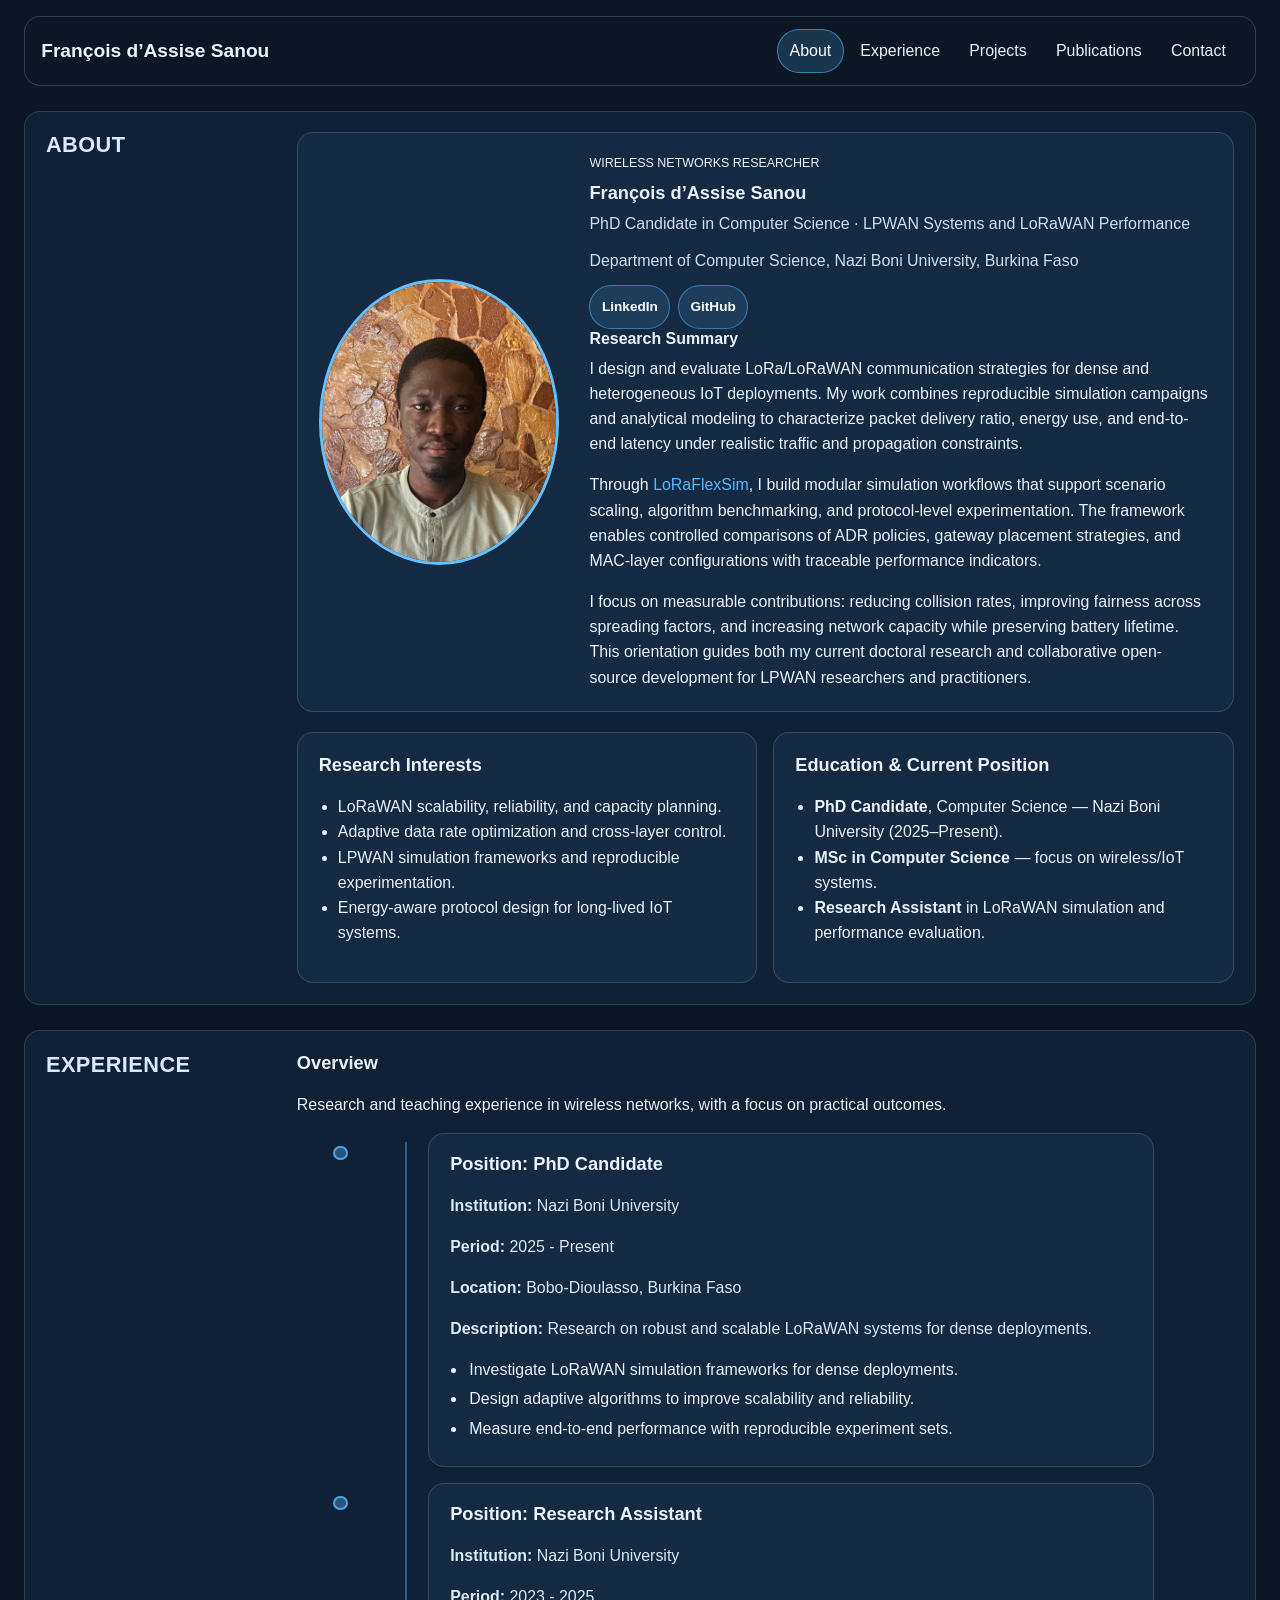
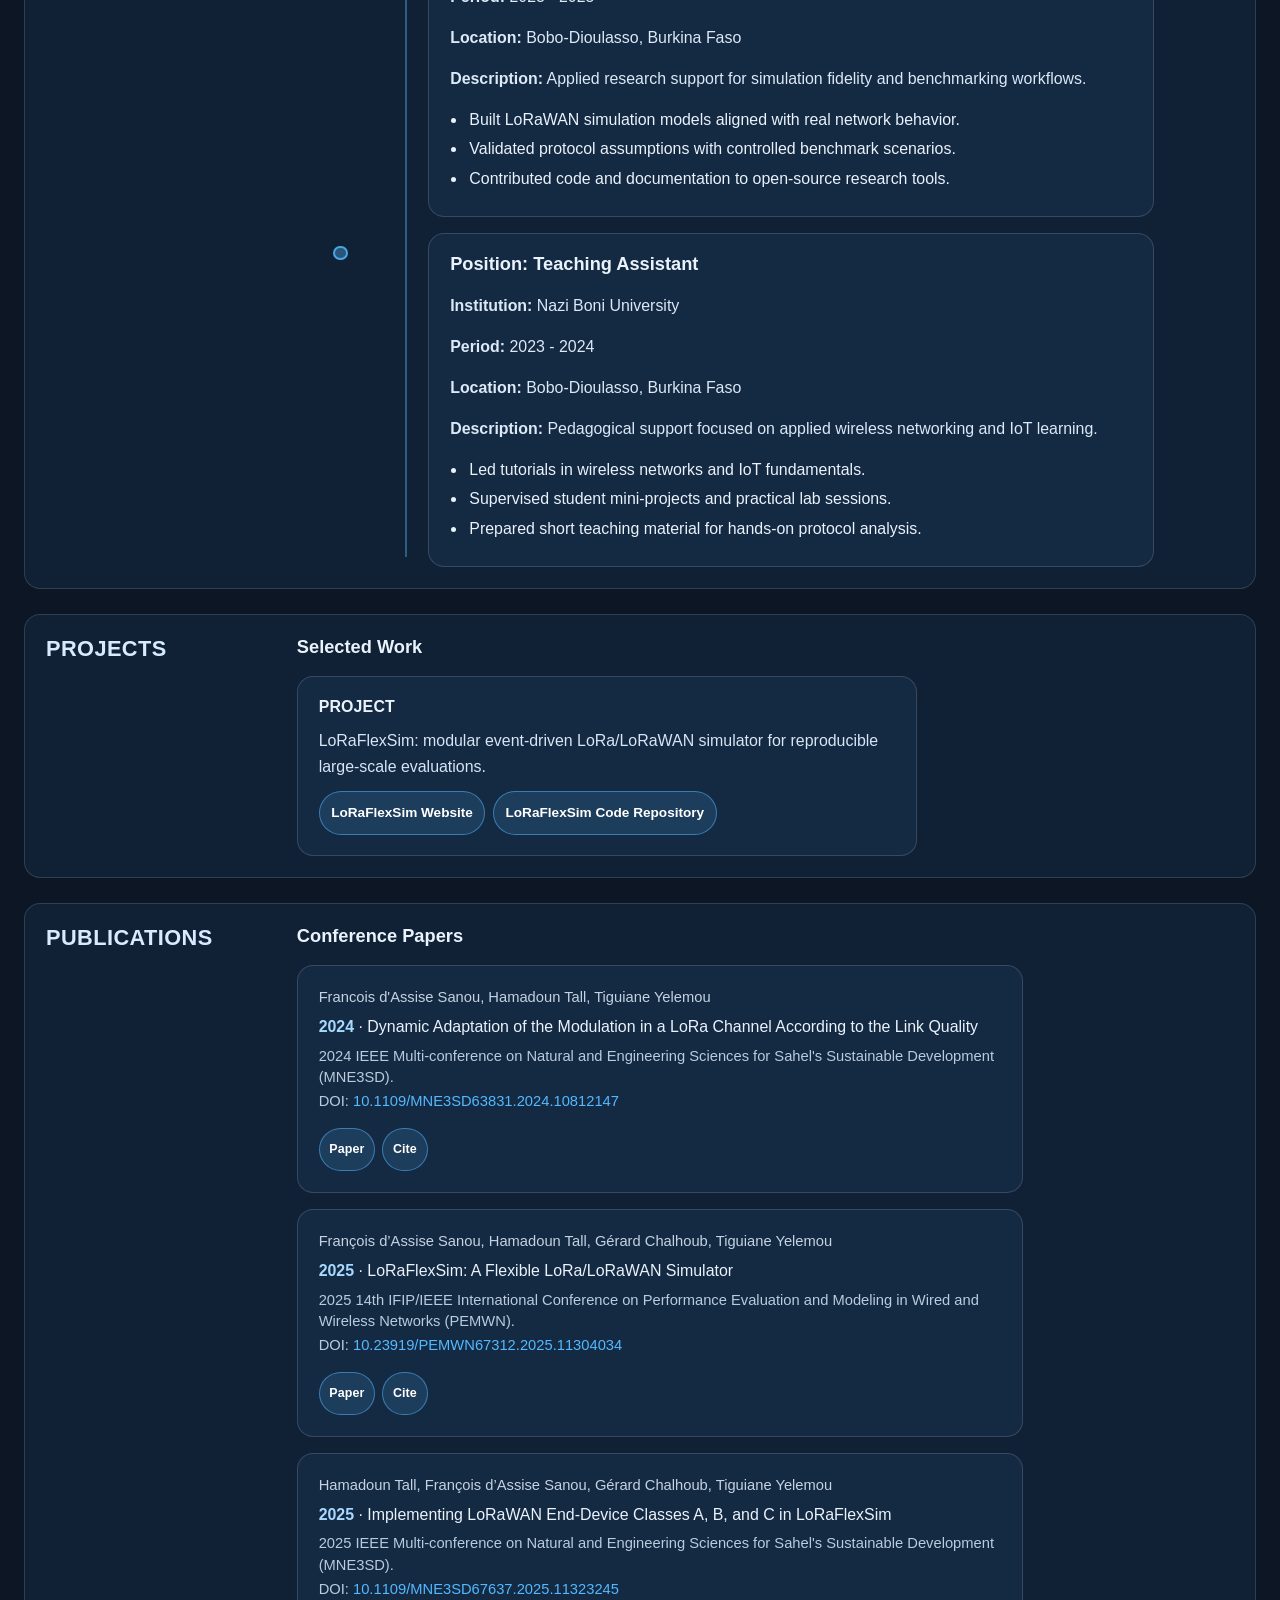
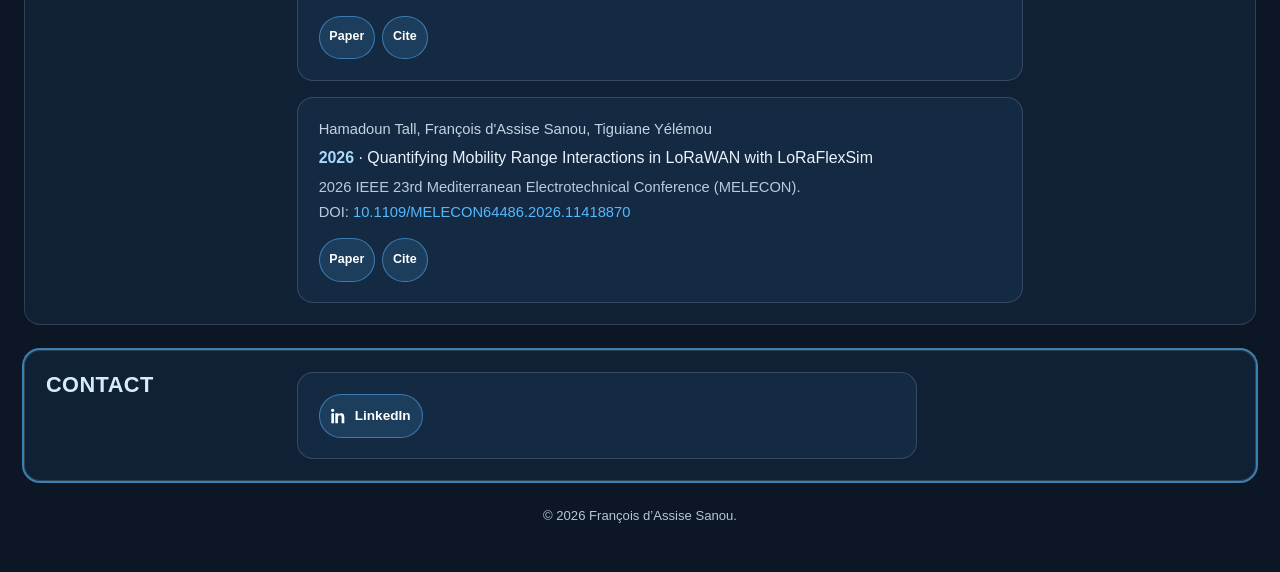
==== commit 918e0519: "Add consistent favicon links to legacy redirect pages" ====
--- a/contact.html
+++ b/contact.html
@@ -5,6 +5,9 @@
     <meta name="viewport" content="width=device-width, initial-scale=1.0">
     <title>Redirecting to main page</title>
     <meta name="description" content="Legacy URL redirecting to the one-page site.">
+    <link rel="icon" type="image/png" href="assets/favicon.png">
+    <link rel="shortcut icon" href="assets/favicon.png">
+    <link rel="apple-touch-icon" href="assets/favicon.png">
     <meta name="robots" content="noindex,follow">
     <meta http-equiv="refresh" content="0; url=index.html#contact">
     <link rel="canonical" href="index.html#contact">
